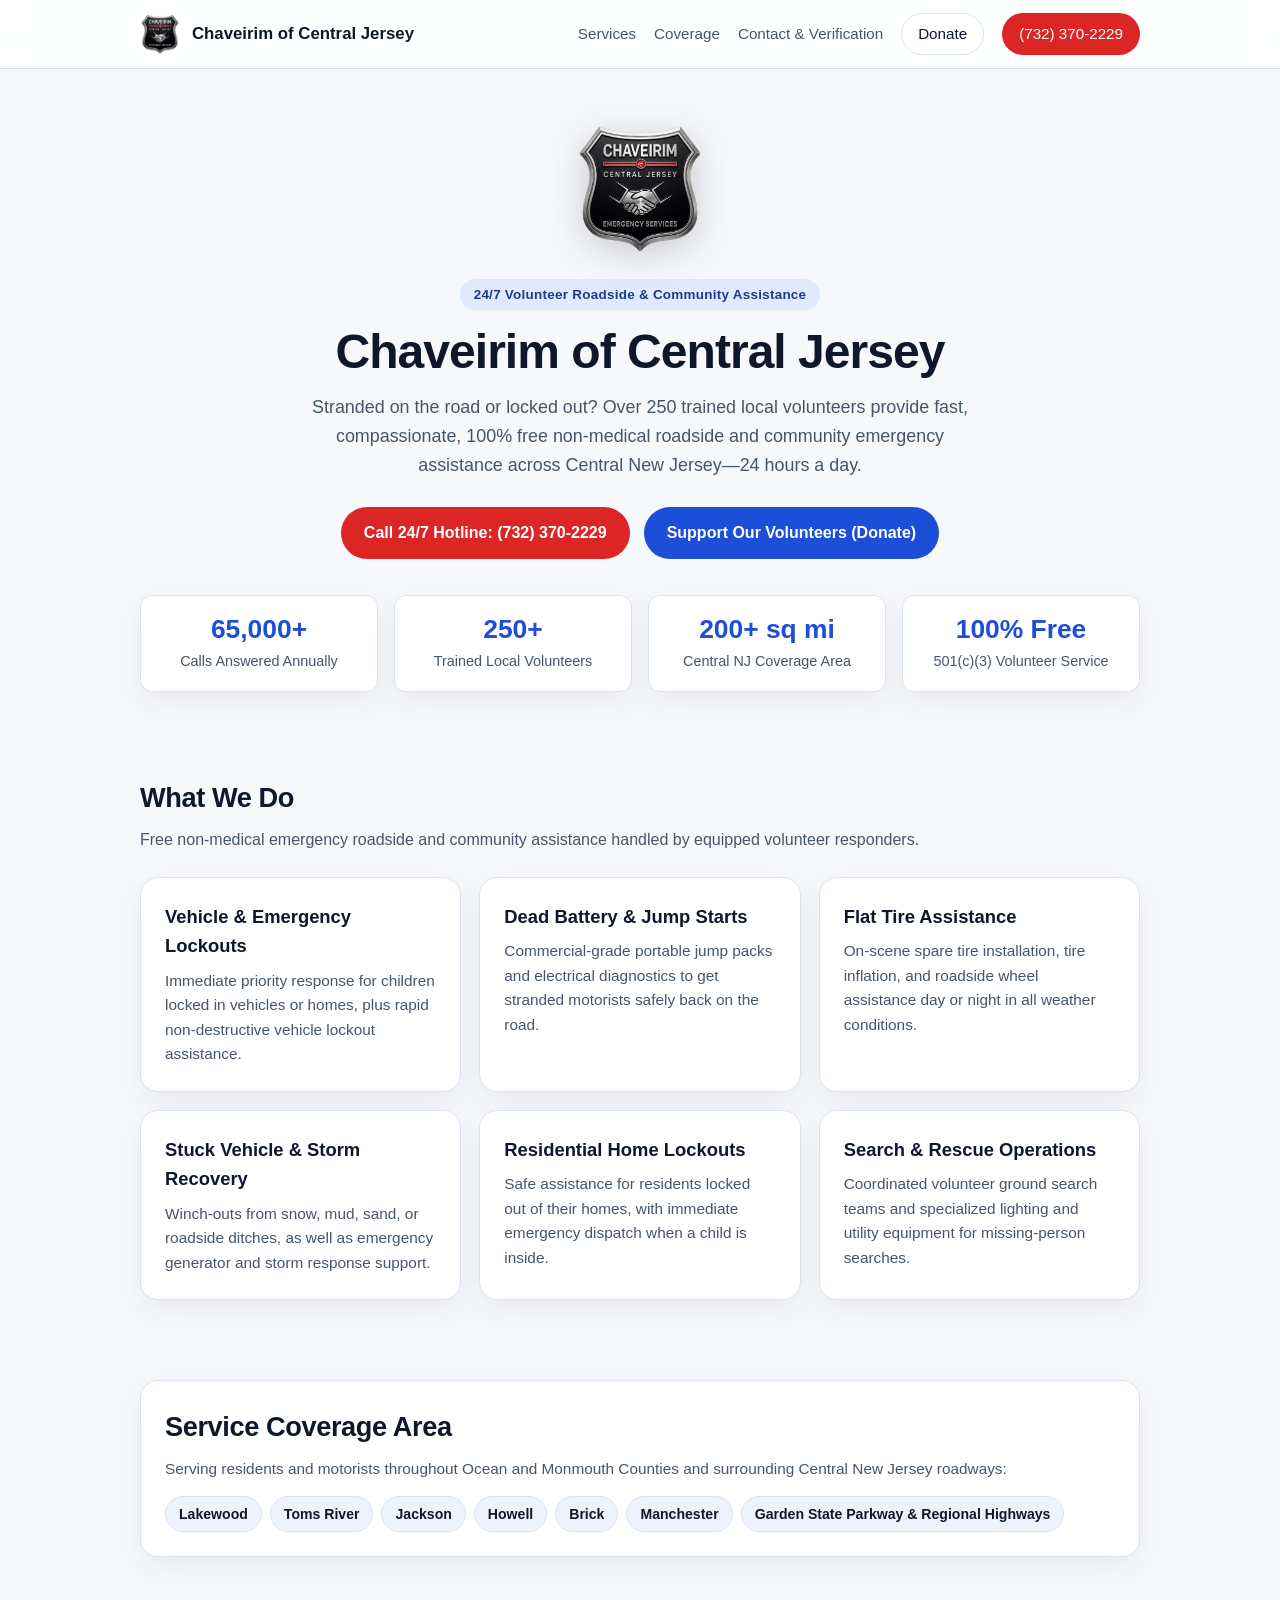
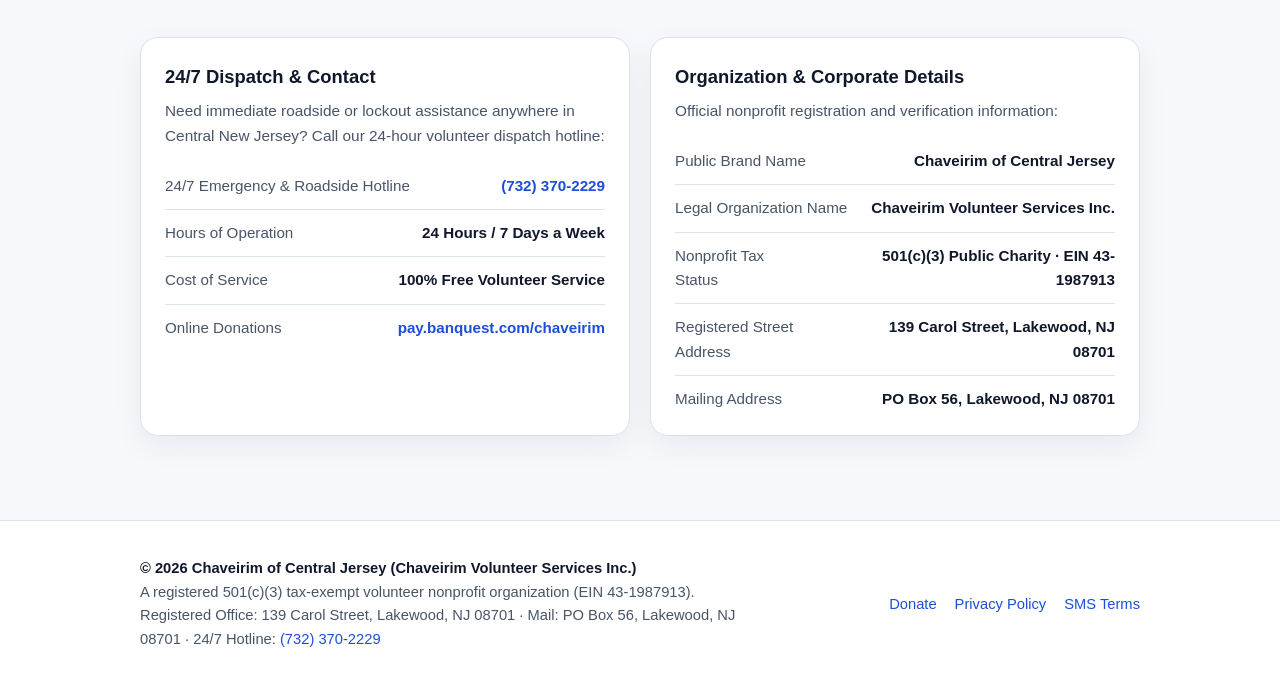
==== index.html @ 4e490808 "Launch official Chaveirim of Central Jersey public profile, Privacy Policy & SMS Terms (v1.0.0)" ====
<!DOCTYPE html>
<html lang="en">
<head>
  <meta charset="UTF-8">
  <meta name="viewport" content="width=device-width, initial-scale=1.0">
  <title>Chaveirim of Central Jersey — 24/7 Volunteer Roadside &amp; Community Assistance</title>
  <meta name="description" content="Chaveirim of Central Jersey (operated by Chaveirim Volunteer Services Inc., a 501(c)(3) nonprofit) provides free 24/7 volunteer roadside assistance, lockout services, and emergency community support across Central New Jersey. 24-Hour Hotline: (732) 370-2229.">
  <link rel="canonical" href="https://about.cjchaveirim.org/">

  <meta property="og:type" content="website">
  <meta property="og:site_name" content="Chaveirim of Central Jersey">
  <meta property="og:title" content="Chaveirim of Central Jersey — 24/7 Volunteer Roadside &amp; Community Assistance">
  <meta property="og:description" content="Free 24/7 volunteer roadside assistance, lockouts, battery boosts, tire changes, and emergency community response across Central New Jersey.">
  <meta property="og:url" content="https://about.cjchaveirim.org/">
  <meta property="og:image" content="https://about.cjchaveirim.org/assets/og-badge.png">

  <link rel="icon" type="image/png" href="/favicon.png">
  <link rel="icon" type="image/x-icon" href="/favicon.ico">
  <link rel="apple-touch-icon" href="/assets/apple-touch-icon.png">
  <link rel="stylesheet" href="/styles.css">

  <script type="application/ld+json">
  {
    "@context": "https://schema.org",
    "@type": ["EmergencyService", "NGO"],
    "name": "Chaveirim of Central Jersey",
    "alternateName": "CJ Chaveirim",
    "legalName": "Chaveirim Volunteer Services Inc.",
    "taxID": "43-1987913",
    "nonprofitStatus": "Nonprofit501c3",
    "url": "https://about.cjchaveirim.org/",
    "sameAs": [
      "https://cjchaveirim.org/",
      "https://donate.cjchaveirim.org/"
    ],
    "logo": "https://about.cjchaveirim.org/assets/logo.png",
    "image": "https://about.cjchaveirim.org/assets/og-badge.png",
    "description": "Free 24/7 volunteer roadside assistance and emergency non-medical community support serving Ocean and Monmouth Counties in Central New Jersey.",
    "telephone": "+1-732-370-2229",
    "openingHours": "Mo-Su 00:00-23:59",
    "priceRange": "Free",
    "address": {
      "@type": "PostalAddress",
      "streetAddress": "139 Carol Street",
      "postOfficeBoxNumber": "PO Box 56",
      "addressLocality": "Lakewood",
      "addressRegion": "NJ",
      "postalCode": "08701",
      "addressCountry": "US"
    },
    "areaServed": [
      "Lakewood, NJ",
      "Toms River, NJ",
      "Jackson, NJ",
      "Howell, NJ",
      "Brick, NJ",
      "Manchester, NJ",
      "Ocean County, NJ",
      "Monmouth County, NJ"
    ],
    "contactPoint": [
      {
        "@type": "ContactPoint",
        "telephone": "+1-732-370-2229",
        "contactType": "emergency",
        "name": "24/7 Emergency & Roadside Dispatch Hotline",
        "areaServed": "US-NJ",
        "availableLanguage": ["English"]
      }
    ]
  }
  </script>
</head>
<body>
  <header class="site-header">
    <div class="container header-inner">
      <a href="/" class="brand-link">
        <img src="/assets/logo.png" alt="Chaveirim of Central Jersey Shield Logo" width="40" height="40">
        <span>Chaveirim of Central Jersey</span>
      </a>
      <nav class="header-nav" aria-label="Primary Navigation">
        <a href="#services" class="hide-mobile">Services</a>
        <a href="#coverage" class="hide-mobile">Coverage</a>
        <a href="#contact" class="hide-mobile">Contact &amp; Verification</a>
        <a href="https://pay.banquest.com/chaveirim" class="btn btn-outline btn-sm">Donate</a>
        <a href="tel:+17323702229" class="btn btn-emergency btn-sm">(732) 370-2229</a>
      </nav>
    </div>
  </header>

  <main>
    <section class="hero">
      <div class="container">
        <img src="/assets/logo.png" alt="Chaveirim of Central Jersey Official Badge" class="hero-logo" width="128" height="128">
        <div>
          <span class="pill">24/7 Volunteer Roadside &amp; Community Assistance</span>
        </div>
        <h1>Chaveirim of Central Jersey</h1>
        <p class="lead">
          Stranded on the road or locked out? Over 250 trained local volunteers provide fast, compassionate, 100% free non-medical roadside and community emergency assistance across Central New Jersey—24 hours a day.
        </p>
        <div class="cta-group">
          <a href="tel:+17323702229" class="btn btn-emergency">Call 24/7 Hotline: (732) 370-2229</a>
          <a href="https://pay.banquest.com/chaveirim" class="btn btn-primary">Support Our Volunteers (Donate)</a>
        </div>

        <div class="stats-grid" aria-label="Organization Statistics">
          <div class="stat-card">
            <div class="stat-value">65,000+</div>
            <div class="stat-label">Calls Answered Annually</div>
          </div>
          <div class="stat-card">
            <div class="stat-value">250+</div>
            <div class="stat-label">Trained Local Volunteers</div>
          </div>
          <div class="stat-card">
            <div class="stat-value">200+ sq mi</div>
            <div class="stat-label">Central NJ Coverage Area</div>
          </div>
          <div class="stat-card">
            <div class="stat-value">100% Free</div>
            <div class="stat-label">501(c)(3) Volunteer Service</div>
          </div>
        </div>
      </div>
    </section>

    <section id="services" class="section">
      <div class="container">
        <div class="section-header">
          <h2>What We Do</h2>
          <p>Free non-medical emergency roadside and community assistance handled by equipped volunteer responders.</p>
        </div>
        <div class="cards-grid">
          <div class="card">
            <h3>Vehicle &amp; Emergency Lockouts</h3>
            <p>Immediate priority response for children locked in vehicles or homes, plus rapid non-destructive vehicle lockout assistance.</p>
          </div>
          <div class="card">
            <h3>Dead Battery &amp; Jump Starts</h3>
            <p>Commercial-grade portable jump packs and electrical diagnostics to get stranded motorists safely back on the road.</p>
          </div>
          <div class="card">
            <h3>Flat Tire Assistance</h3>
            <p>On-scene spare tire installation, tire inflation, and roadside wheel assistance day or night in all weather conditions.</p>
          </div>
          <div class="card">
            <h3>Stuck Vehicle &amp; Storm Recovery</h3>
            <p>Winch-outs from snow, mud, sand, or roadside ditches, as well as emergency generator and storm response support.</p>
          </div>
          <div class="card">
            <h3>Residential Home Lockouts</h3>
            <p>Safe assistance for residents locked out of their homes, with immediate emergency dispatch when a child is inside.</p>
          </div>
          <div class="card">
            <h3>Search &amp; Rescue Operations</h3>
            <p>Coordinated volunteer ground search teams and specialized lighting and utility equipment for missing-person searches.</p>
          </div>
        </div>
      </div>
    </section>

    <section id="coverage" class="section">
      <div class="container">
        <div class="card">
          <div class="section-header" style="margin-bottom: 12px;">
            <h2>Service Coverage Area</h2>
            <p>Serving residents and motorists throughout Ocean and Monmouth Counties and surrounding Central New Jersey roadways:</p>
          </div>
          <div class="coverage-tags">
            <span class="tag">Lakewood</span>
            <span class="tag">Toms River</span>
            <span class="tag">Jackson</span>
            <span class="tag">Howell</span>
            <span class="tag">Brick</span>
            <span class="tag">Manchester</span>
            <span class="tag">Garden State Parkway &amp; Regional Highways</span>
          </div>
        </div>
      </div>
    </section>

    <section id="contact" class="section">
      <div class="container">
        <div class="info-split">
          <div class="card">
            <h3>24/7 Dispatch &amp; Contact</h3>
            <p>Need immediate roadside or lockout assistance anywhere in Central New Jersey? Call our 24-hour volunteer dispatch hotline:</p>
            <ul class="detail-list">
              <li>
                <span class="detail-label">24/7 Emergency &amp; Roadside Hotline</span>
                <span class="detail-val"><a href="tel:+17323702229">(732) 370-2229</a></span>
              </li>
              <li>
                <span class="detail-label">Hours of Operation</span>
                <span class="detail-val">24 Hours / 7 Days a Week</span>
              </li>
              <li>
                <span class="detail-label">Cost of Service</span>
                <span class="detail-val">100% Free Volunteer Service</span>
              </li>
              <li>
                <span class="detail-label">Online Donations</span>
                <span class="detail-val"><a href="https://pay.banquest.com/chaveirim">pay.banquest.com/chaveirim</a></span>
              </li>
            </ul>
          </div>

          <div class="card">
            <h3>Organization &amp; Corporate Details</h3>
            <p>Official nonprofit registration and verification information:</p>
            <ul class="detail-list">
              <li>
                <span class="detail-label">Public Brand Name</span>
                <span class="detail-val">Chaveirim of Central Jersey</span>
              </li>
              <li>
                <span class="detail-label">Legal Organization Name</span>
                <span class="detail-val">Chaveirim Volunteer Services Inc.</span>
              </li>
              <li>
                <span class="detail-label">Nonprofit Tax Status</span>
                <span class="detail-val">501(c)(3) Public Charity · EIN 43-1987913</span>
              </li>
              <li>
                <span class="detail-label">Registered Street Address</span>
                <span class="detail-val">139 Carol Street, Lakewood, NJ 08701</span>
              </li>
              <li>
                <span class="detail-label">Mailing Address</span>
                <span class="detail-val">PO Box 56, Lakewood, NJ 08701</span>
              </li>
            </ul>
          </div>
        </div>
      </div>
    </section>
  </main>

  <footer class="site-footer">
    <div class="container footer-inner">
      <div class="footer-legal">
        <div><strong>&copy; 2026 Chaveirim of Central Jersey (Chaveirim Volunteer Services Inc.)</strong></div>
        <div>A registered 501(c)(3) tax-exempt volunteer nonprofit organization (EIN 43-1987913).</div>
        <div>Registered Office: 139 Carol Street, Lakewood, NJ 08701 &middot; Mail: PO Box 56, Lakewood, NJ 08701 &middot; 24/7 Hotline: <a href="tel:+17323702229">(732) 370-2229</a></div>
      </div>
      <div class="footer-links">
        <a href="https://pay.banquest.com/chaveirim">Donate</a>
        <a href="/privacy/">Privacy Policy</a>
        <a href="/terms/">SMS Terms</a>
      </div>
    </div>
  </footer>
</body>
</html>
---- styles.css ----
:root {
  color-scheme: light dark;
  --bg: #f6f8fc;
  --bg-elevated: #ffffff;
  --bg-subtle: #eef3fb;
  --text: #0f172a;
  --text-muted: #475569;
  --border: #dbe3f0;
  --primary: #1d4ed8;
  --primary-hover: #1e40af;
  --primary-contrast: #ffffff;
  --accent-red: #dc2626;
  --accent-red-hover: #b91c1c;
  --badge-bg: #e0eaff;
  --badge-text: #1e3a8a;
  --shadow: 0 10px 30px rgba(15, 23, 42, 0.06);
  --radius-lg: 18px;
  --radius-md: 12px;
}

@media (prefers-color-scheme: dark) {
  :root {
    --bg: #080f1e;
    --bg-elevated: #111b2e;
    --bg-subtle: #16233b;
    --text: #f1f5f9;
    --text-muted: #94a3b8;
    --border: #23324d;
    --primary: #3b82f6;
    --primary-hover: #2563eb;
    --primary-contrast: #ffffff;
    --accent-red: #ef4444;
    --accent-red-hover: #dc2626;
    --badge-bg: rgba(59, 130, 246, 0.16);
    --badge-text: #93c5fd;
    --shadow: 0 14px 36px rgba(0, 0, 0, 0.35);
  }
}

*,
*::before,
*::after {
  box-sizing: border-box;
}

html {
  scroll-behavior: smooth;
  -webkit-text-size-adjust: 100%;
}

body {
  margin: 0;
  font-family: -apple-system, BlinkMacSystemFont, "Segoe UI", Roboto, "Helvetica Neue", Arial, sans-serif;
  background-color: var(--bg);
  color: var(--text);
  line-height: 1.6;
}

a {
  color: var(--primary);
  text-decoration: none;
}

a:hover {
  text-decoration: underline;
}

.container {
  width: 100%;
  max-width: 1040px;
  margin: 0 auto;
  padding: 0 20px;
}

/* Header */
.site-header {
  position: sticky;
  top: 0;
  z-index: 20;
  background: color-mix(in srgb, var(--bg-elevated) 88%, transparent);
  backdrop-filter: blur(12px);
  -webkit-backdrop-filter: blur(12px);
  border-bottom: 1px solid var(--border);
}

.header-inner {
  display: flex;
  align-items: center;
  justify-content: space-between;
  gap: 16px;
  min-height: 68px;
}

.brand-link {
  display: flex;
  align-items: center;
  gap: 12px;
  color: var(--text);
  font-weight: 700;
  font-size: 1.05rem;
  text-decoration: none;
}

.brand-link:hover {
  text-decoration: none;
}

.brand-link img {
  width: 40px;
  height: 40px;
  object-fit: contain;
}

.header-nav {
  display: flex;
  align-items: center;
  gap: 18px;
  flex-wrap: wrap;
}

.header-nav a {
  color: var(--text-muted);
  font-weight: 500;
  font-size: 0.95rem;
}

.header-nav a:hover {
  color: var(--text);
  text-decoration: none;
}

.btn {
  display: inline-flex;
  align-items: center;
  justify-content: center;
  gap: 8px;
  padding: 12px 22px;
  border-radius: 999px;
  font-weight: 700;
  font-size: 1rem;
  text-decoration: none !important;
  transition: transform 0.15s ease, background-color 0.15s ease;
  border: 1px solid transparent;
}

.btn:active {
  transform: scale(0.98);
}

.btn-sm {
  padding: 8px 16px;
  font-size: 0.9rem;
}

.btn-emergency {
  background-color: var(--accent-red);
  color: #ffffff !important;
}

.btn-emergency:hover {
  background-color: var(--accent-red-hover);
}

.btn-primary {
  background-color: var(--primary);
  color: var(--primary-contrast) !important;
}

.btn-primary:hover {
  background-color: var(--primary-hover);
}

.btn-outline {
  background-color: var(--bg-elevated);
  color: var(--text) !important;
  border-color: var(--border);
}

.btn-outline:hover {
  background-color: var(--bg-subtle);
}

/* Hero */
.hero {
  padding: 56px 0 44px;
  text-align: center;
}

.hero-logo {
  width: 128px;
  height: 128px;
  object-fit: contain;
  margin-bottom: 18px;
  filter: drop-shadow(0 8px 18px rgba(0, 0, 0, 0.18));
}

.pill {
  display: inline-block;
  padding: 5px 14px;
  border-radius: 999px;
  background-color: var(--badge-bg);
  color: var(--badge-text);
  font-size: 0.84rem;
  font-weight: 700;
  letter-spacing: 0.02em;
  margin-bottom: 14px;
}

.hero h1 {
  margin: 0 auto 14px;
  font-size: clamp(2rem, 4.5vw, 3rem);
  line-height: 1.15;
  letter-spacing: -0.02em;
  max-width: 780px;
}

.hero p.lead {
  margin: 0 auto 28px;
  max-width: 680px;
  font-size: 1.12rem;
  color: var(--text-muted);
}

.cta-group {
  display: flex;
  flex-wrap: wrap;
  justify-content: center;
  gap: 14px;
  margin-bottom: 36px;
}

/* Stats Strip */
.stats-grid {
  display: grid;
  grid-template-columns: repeat(auto-fit, minmax(190px, 1fr));
  gap: 16px;
  margin-top: 12px;
}

.stat-card {
  background: var(--bg-elevated);
  border: 1px solid var(--border);
  border-radius: var(--radius-md);
  padding: 18px 16px;
  box-shadow: var(--shadow);
}

.stat-value {
  font-size: 1.65rem;
  font-weight: 800;
  color: var(--primary);
  line-height: 1.2;
}

.stat-label {
  font-size: 0.9rem;
  color: var(--text-muted);
  margin-top: 4px;
}

/* Sections */
.section {
  padding: 40px 0;
}

.section-header {
  margin-bottom: 24px;
}

.section-header h2 {
  margin: 0 0 8px;
  font-size: 1.7rem;
  letter-spacing: -0.015em;
}

.section-header p {
  margin: 0;
  color: var(--text-muted);
}

.cards-grid {
  display: grid;
  grid-template-columns: repeat(auto-fit, minmax(290px, 1fr));
  gap: 18px;
}

.card {
  background: var(--bg-elevated);
  border: 1px solid var(--border);
  border-radius: var(--radius-lg);
  padding: 24px;
  box-shadow: var(--shadow);
}

.card h3 {
  margin: 0 0 8px;
  font-size: 1.15rem;
}

.card p {
  margin: 0;
  color: var(--text-muted);
  font-size: 0.96rem;
}

/* Two-column info cards */
.info-split {
  display: grid;
  grid-template-columns: repeat(auto-fit, minmax(320px, 1fr));
  gap: 20px;
}

.detail-list {
  list-style: none;
  padding: 0;
  margin: 14px 0 0;
}

.detail-list li {
  display: flex;
  justify-content: space-between;
  align-items: baseline;
  gap: 14px;
  padding: 11px 0;
  border-bottom: 1px solid var(--border);
  font-size: 0.95rem;
}

.detail-list li:last-child {
  border-bottom: none;
  padding-bottom: 0;
}

.detail-label {
  color: var(--text-muted);
  font-weight: 500;
}

.detail-val {
  font-weight: 600;
  text-align: right;
}

.coverage-tags {
  display: flex;
  flex-wrap: wrap;
  gap: 8px;
  margin-top: 14px;
}

.tag {
  background: var(--bg-subtle);
  border: 1px solid var(--border);
  border-radius: 999px;
  padding: 6px 13px;
  font-size: 0.88rem;
  font-weight: 600;
}

/* Legal / Policy pages */
.legal-wrapper {
  padding: 44px 0 60px;
}

.legal-card {
  background: var(--bg-elevated);
  border: 1px solid var(--border);
  border-radius: var(--radius-lg);
  padding: 32px;
  box-shadow: var(--shadow);
  max-width: 820px;
  margin: 0 auto;
}

.legal-card h1 {
  margin-top: 0;
  font-size: 2rem;
}

.legal-card h2 {
  margin-top: 28px;
  margin-bottom: 8px;
  font-size: 1.2rem;
}

.legal-meta {
  color: var(--text-muted);
  font-size: 0.92rem;
  margin-bottom: 22px;
}

/* Footer */
.site-footer {
  margin-top: 44px;
  padding: 36px 0 44px;
  border-top: 1px solid var(--border);
  background: var(--bg-elevated);
  font-size: 0.92rem;
  color: var(--text-muted);
}

.footer-inner {
  display: flex;
  flex-wrap: wrap;
  justify-content: space-between;
  gap: 24px;
}

.footer-legal {
  max-width: 620px;
}

.footer-legal strong {
  color: var(--text);
}

.footer-links {
  display: flex;
  flex-wrap: wrap;
  gap: 18px;
  align-items: center;
}

@media (max-width: 640px) {
  .header-nav .hide-mobile {
    display: none;
  }
  .detail-list li {
    flex-direction: column;
    gap: 2px;
  }
  .detail-val {
    text-align: left;
  }
  .legal-card {
    padding: 22px;
  }
}
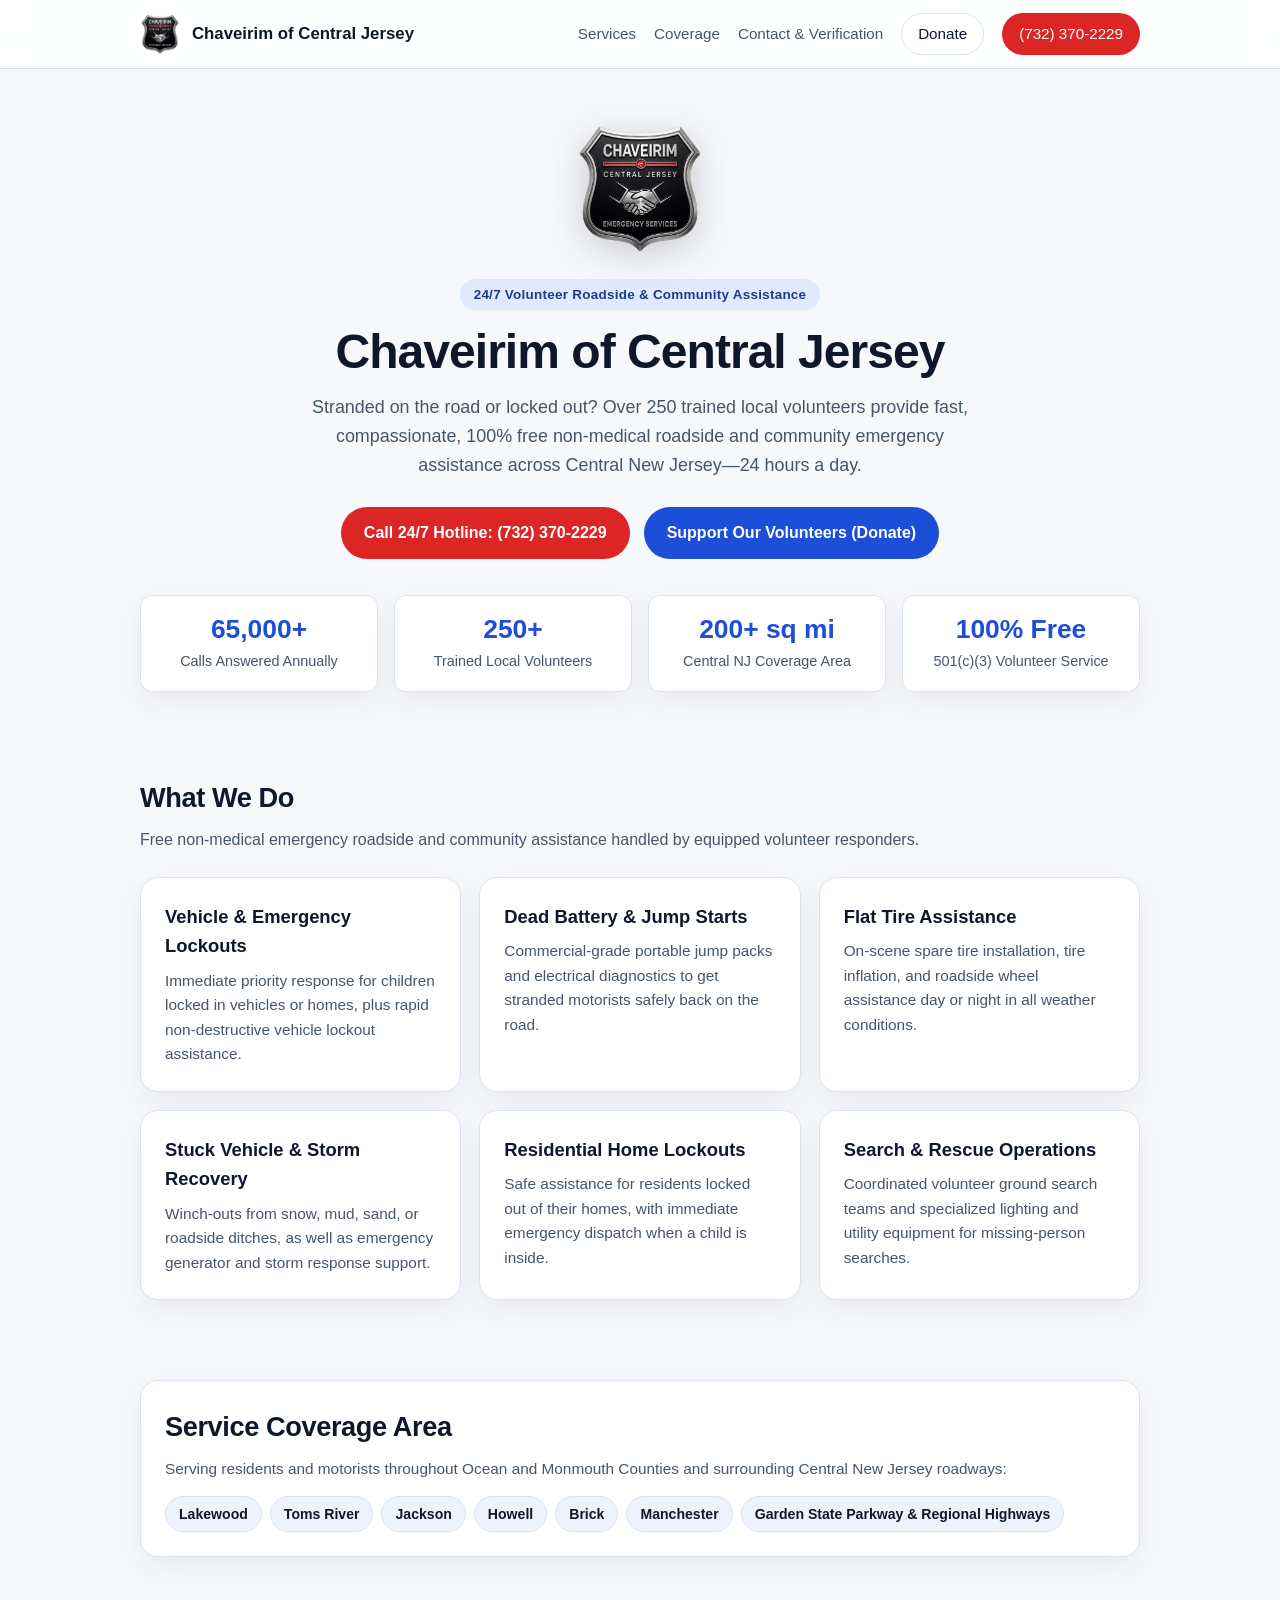
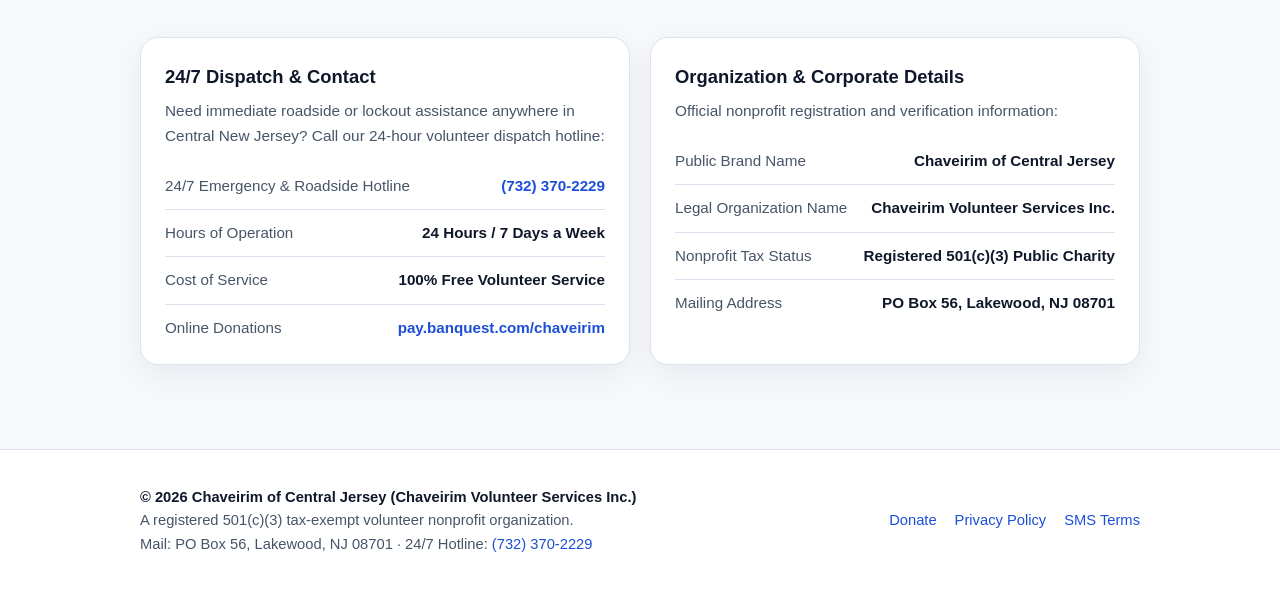
==== commit 8300ce86: "Use official PO Box 56 mailing address and remove unneeded street/EIN details (v1.0.1)" ====
--- a/index.html
+++ b/index.html
@@ -26,7 +26,6 @@
     "name": "Chaveirim of Central Jersey",
     "alternateName": "CJ Chaveirim",
     "legalName": "Chaveirim Volunteer Services Inc.",
-    "taxID": "43-1987913",
     "nonprofitStatus": "Nonprofit501c3",
     "url": "https://about.cjchaveirim.org/",
     "sameAs": [
@@ -41,7 +40,6 @@
     "priceRange": "Free",
     "address": {
       "@type": "PostalAddress",
-      "streetAddress": "139 Carol Street",
       "postOfficeBoxNumber": "PO Box 56",
       "addressLocality": "Lakewood",
       "addressRegion": "NJ",
@@ -220,11 +218,7 @@
               </li>
               <li>
                 <span class="detail-label">Nonprofit Tax Status</span>
-                <span class="detail-val">501(c)(3) Public Charity · EIN 43-1987913</span>
-              </li>
-              <li>
-                <span class="detail-label">Registered Street Address</span>
-                <span class="detail-val">139 Carol Street, Lakewood, NJ 08701</span>
+                <span class="detail-val">Registered 501(c)(3) Public Charity</span>
               </li>
               <li>
                 <span class="detail-label">Mailing Address</span>
@@ -241,8 +235,8 @@
     <div class="container footer-inner">
       <div class="footer-legal">
         <div><strong>&copy; 2026 Chaveirim of Central Jersey (Chaveirim Volunteer Services Inc.)</strong></div>
-        <div>A registered 501(c)(3) tax-exempt volunteer nonprofit organization (EIN 43-1987913).</div>
-        <div>Registered Office: 139 Carol Street, Lakewood, NJ 08701 &middot; Mail: PO Box 56, Lakewood, NJ 08701 &middot; 24/7 Hotline: <a href="tel:+17323702229">(732) 370-2229</a></div>
+        <div>A registered 501(c)(3) tax-exempt volunteer nonprofit organization.</div>
+        <div>Mail: PO Box 56, Lakewood, NJ 08701 &middot; 24/7 Hotline: <a href="tel:+17323702229">(732) 370-2229</a></div>
       </div>
       <div class="footer-links">
         <a href="https://pay.banquest.com/chaveirim">Donate</a>
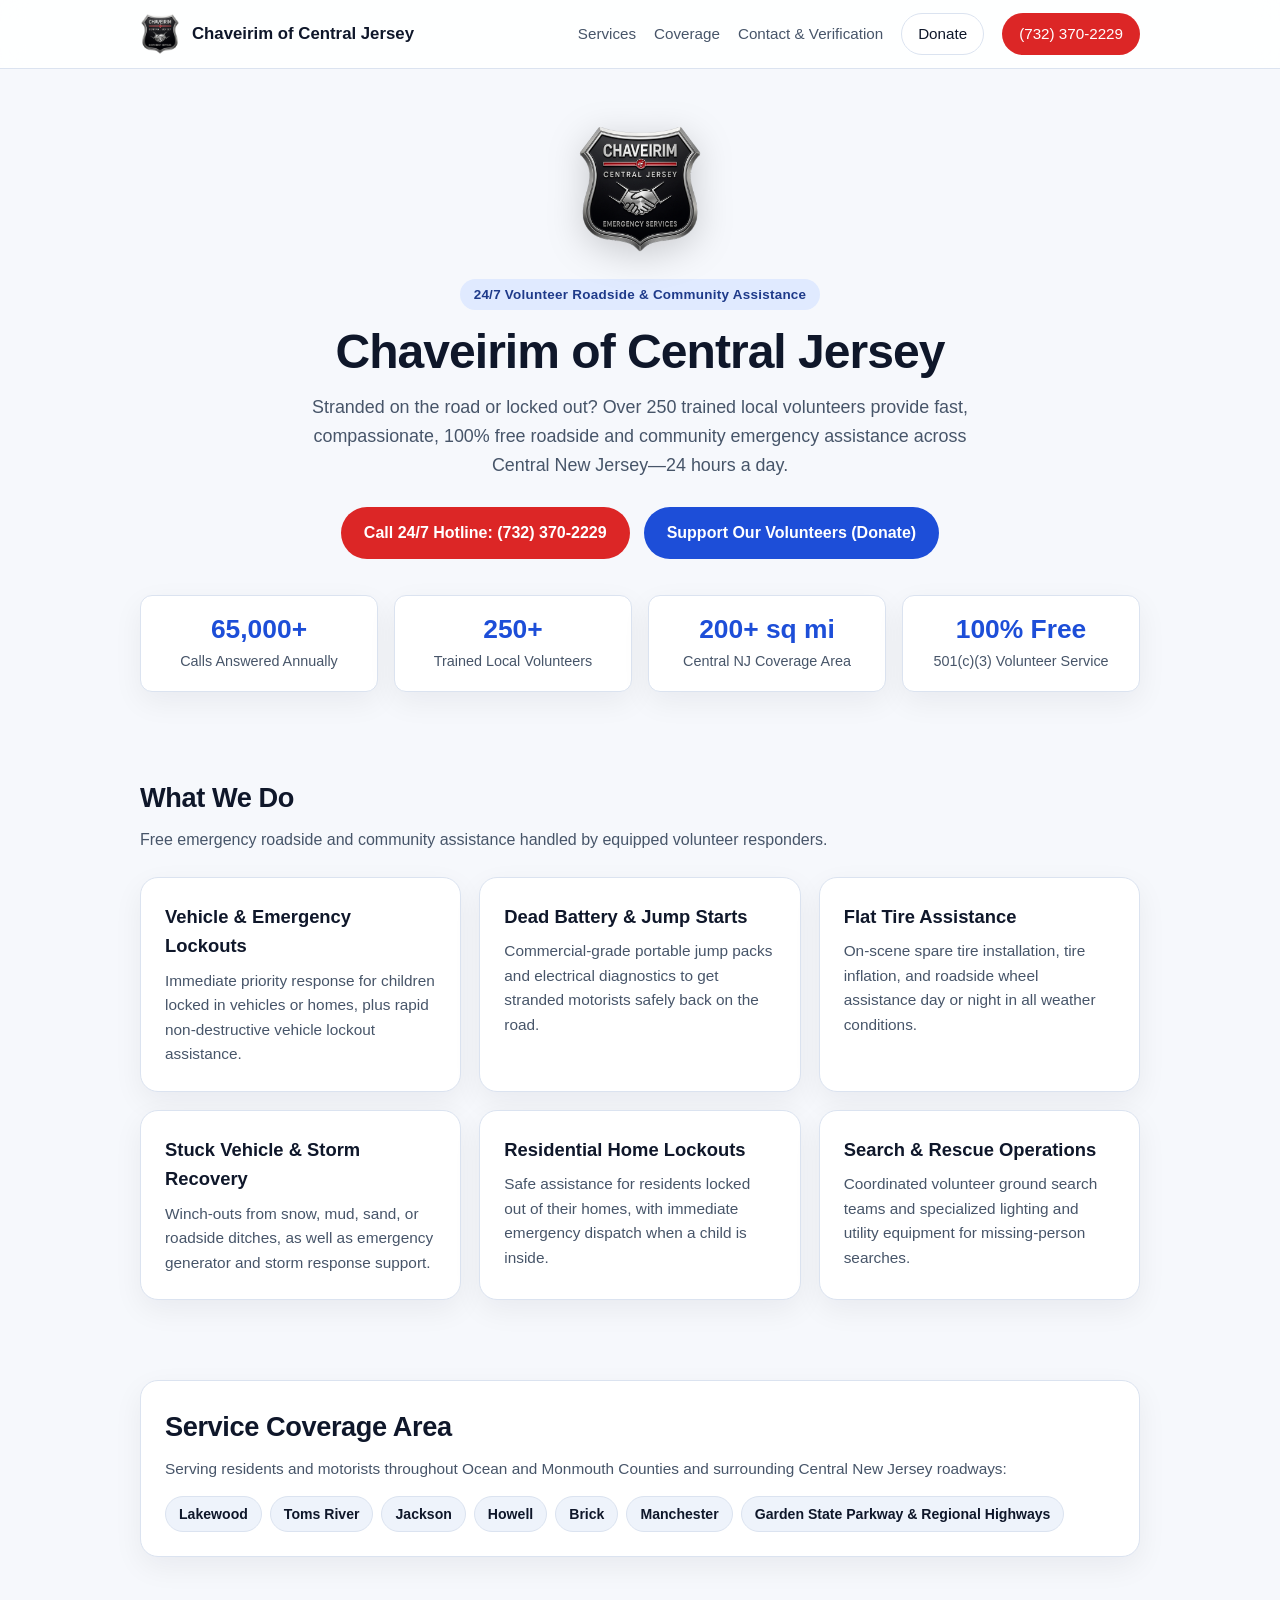
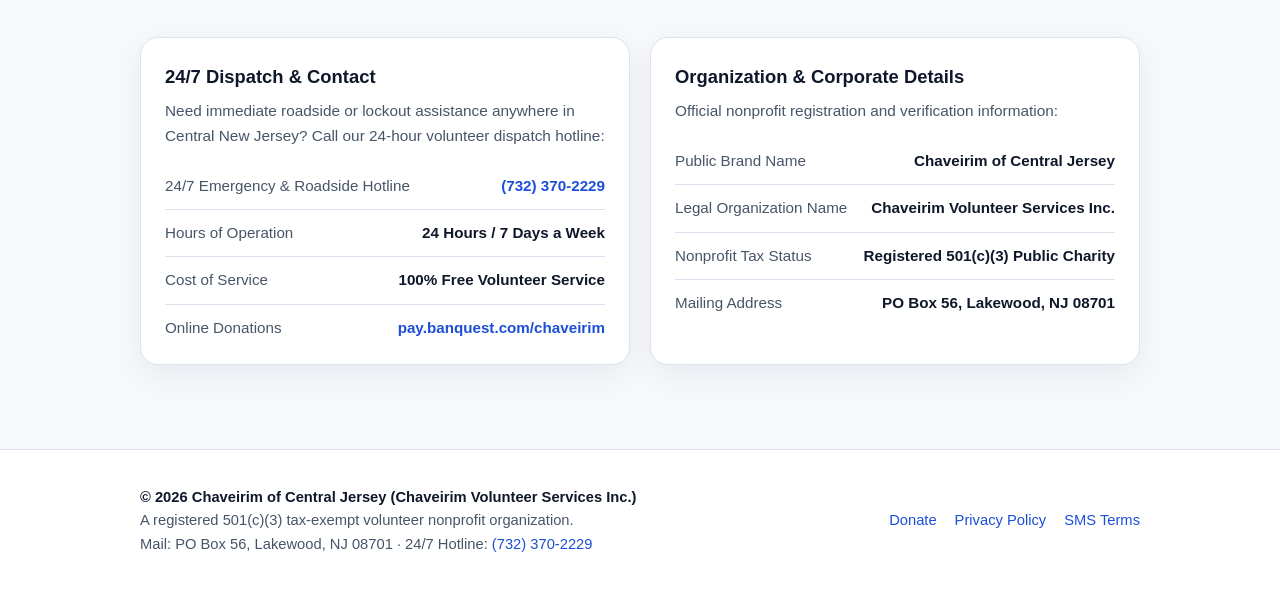
==== commit 95f66e47: "Remove 'non-medical' phrasing from website copy and JSON-LD (v1.0.2)" ====
--- a/index.html
+++ b/index.html
@@ -34,7 +34,7 @@
     ],
     "logo": "https://about.cjchaveirim.org/assets/logo.png",
     "image": "https://about.cjchaveirim.org/assets/og-badge.png",
-    "description": "Free 24/7 volunteer roadside assistance and emergency non-medical community support serving Ocean and Monmouth Counties in Central New Jersey.",
+    "description": "Free 24/7 volunteer roadside assistance and emergency community support serving Ocean and Monmouth Counties in Central New Jersey.",
     "telephone": "+1-732-370-2229",
     "openingHours": "Mo-Su 00:00-23:59",
     "priceRange": "Free",
@@ -95,7 +95,7 @@
         </div>
         <h1>Chaveirim of Central Jersey</h1>
         <p class="lead">
-          Stranded on the road or locked out? Over 250 trained local volunteers provide fast, compassionate, 100% free non-medical roadside and community emergency assistance across Central New Jersey—24 hours a day.
+          Stranded on the road or locked out? Over 250 trained local volunteers provide fast, compassionate, 100% free roadside and community emergency assistance across Central New Jersey—24 hours a day.
         </p>
         <div class="cta-group">
           <a href="tel:+17323702229" class="btn btn-emergency">Call 24/7 Hotline: (732) 370-2229</a>
@@ -127,7 +127,7 @@
       <div class="container">
         <div class="section-header">
           <h2>What We Do</h2>
-          <p>Free non-medical emergency roadside and community assistance handled by equipped volunteer responders.</p>
+          <p>Free emergency roadside and community assistance handled by equipped volunteer responders.</p>
         </div>
         <div class="cards-grid">
           <div class="card">
